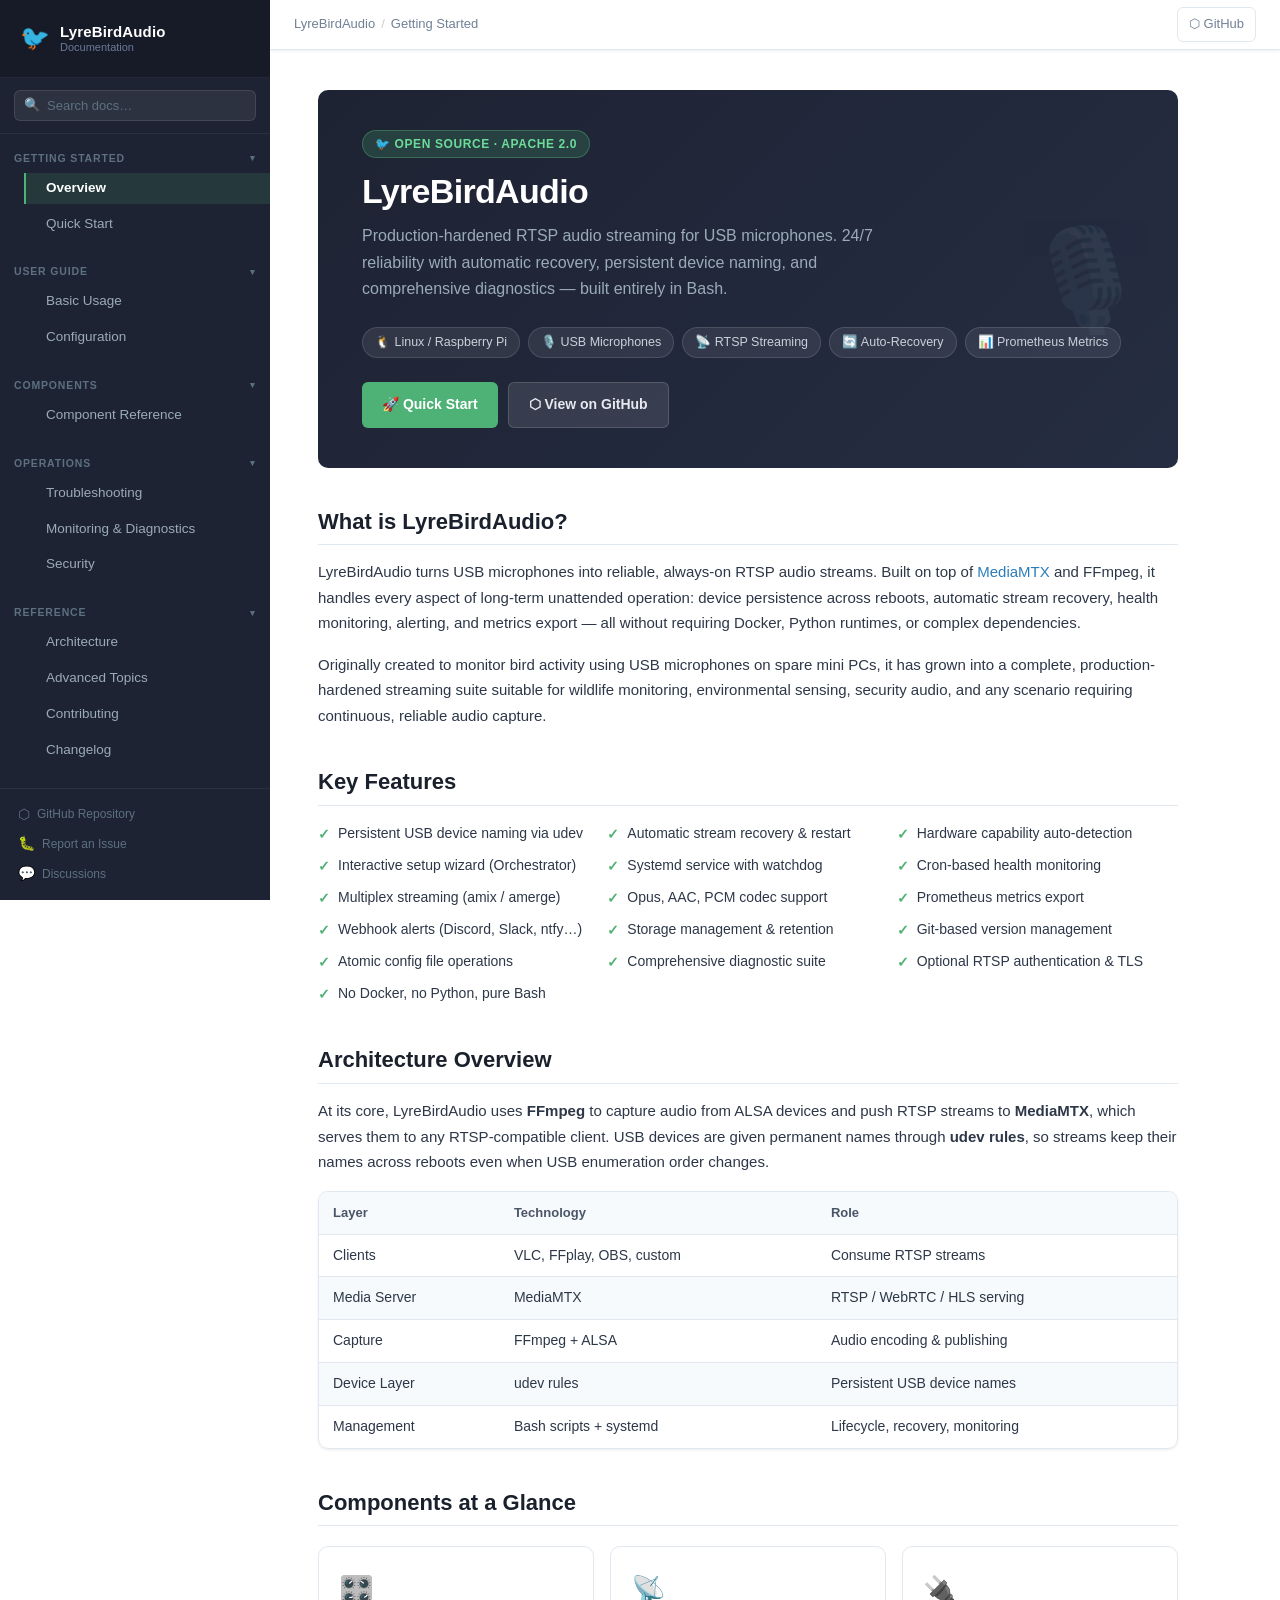
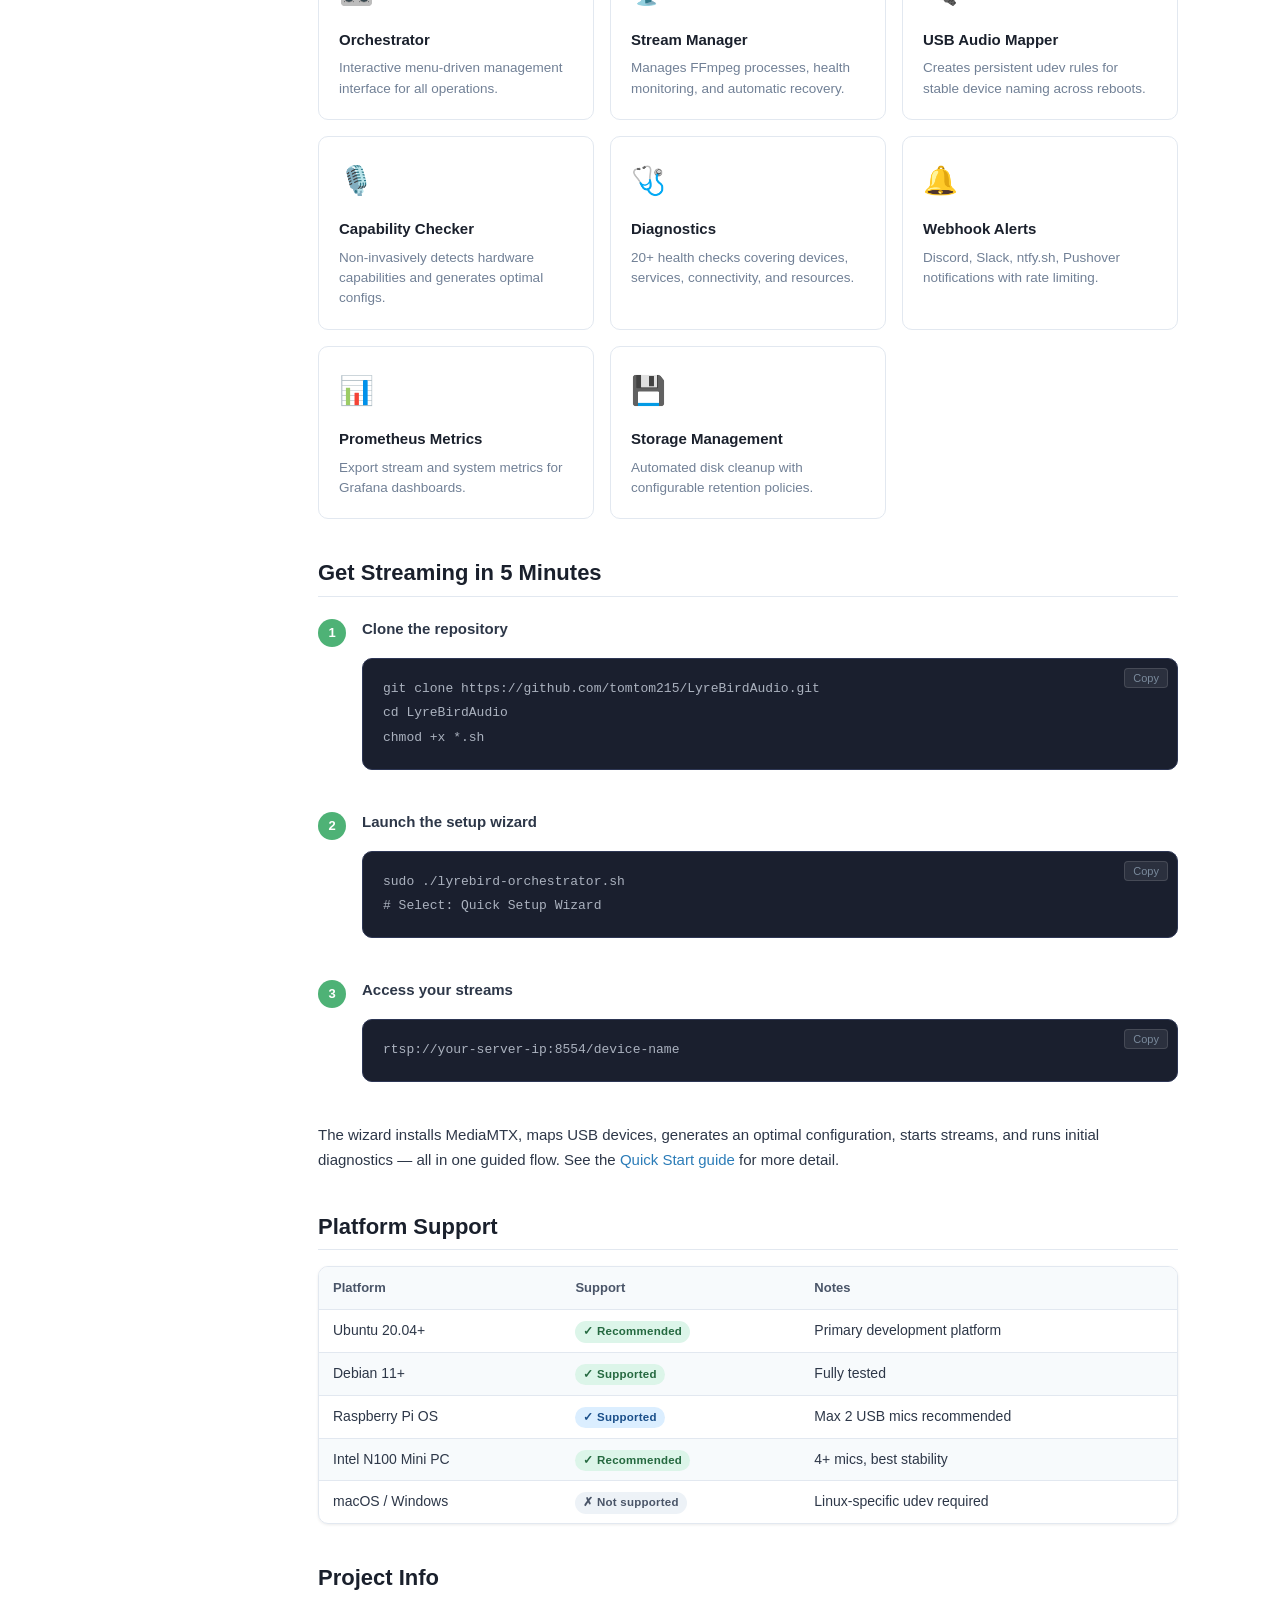
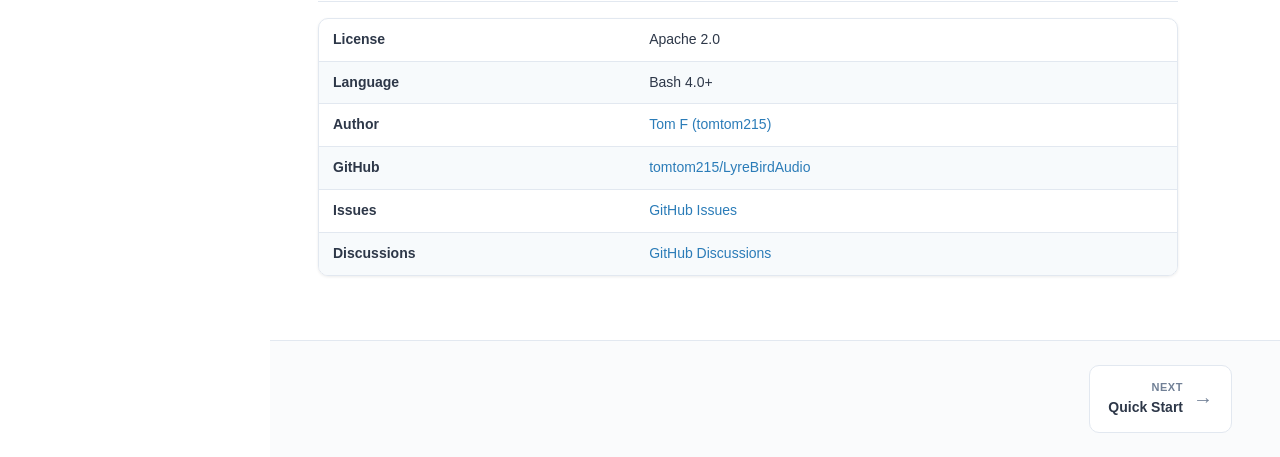
==== docs/index.html @ 637997b3 "feat: add comprehensive GitHub Pages documentation website Creates a polished, static documentation " ====
<!DOCTYPE html>
<html lang="en">
<head>
  <meta charset="UTF-8">
  <meta name="viewport" content="width=device-width, initial-scale=1.0">
  <title>LyreBirdAudio Documentation</title>
  <meta name="description" content="Production-hardened RTSP audio streaming suite for USB microphones with 24/7 reliability.">
  <link rel="stylesheet" href="css/style.css">
</head>
<body>

<div id="sidebar-overlay" class="sidebar-overlay"></div>
<aside id="sidebar" class="sidebar"></aside>

<div class="content-wrapper">
  <header id="topbar" class="topbar"></header>

  <main class="content">

    <div class="hero">
      <div class="hero-label">🐦 Open Source · Apache 2.0</div>
      <h1>LyreBirdAudio</h1>
      <p>Production-hardened RTSP audio streaming for USB microphones. 24/7 reliability with automatic recovery, persistent device naming, and comprehensive diagnostics — built entirely in Bash.</p>
      <div class="hero-badges">
        <span class="hero-badge">🐧 Linux / Raspberry Pi</span>
        <span class="hero-badge">🎙️ USB Microphones</span>
        <span class="hero-badge">📡 RTSP Streaming</span>
        <span class="hero-badge">🔄 Auto-Recovery</span>
        <span class="hero-badge">📊 Prometheus Metrics</span>
      </div>
      <div class="hero-actions">
        <a href="quick-start.html" class="btn btn-primary">🚀 Quick Start</a>
        <a href="https://github.com/tomtom215/LyreBirdAudio" class="btn btn-secondary" target="_blank" rel="noopener">⬡ View on GitHub</a>
      </div>
    </div>

    <h2 id="what-is-lyrebirdaudio">What is LyreBirdAudio?</h2>
    <p>
      LyreBirdAudio turns USB microphones into reliable, always-on RTSP audio streams. Built on top of
      <a href="https://github.com/bluenviron/mediamtx" target="_blank" rel="noopener">MediaMTX</a> and FFmpeg,
      it handles every aspect of long-term unattended operation: device persistence across reboots,
      automatic stream recovery, health monitoring, alerting, and metrics export — all without requiring
      Docker, Python runtimes, or complex dependencies.
    </p>
    <p>
      Originally created to monitor bird activity using USB microphones on spare mini PCs, it has grown into
      a complete, production-hardened streaming suite suitable for wildlife monitoring, environmental sensing,
      security audio, and any scenario requiring continuous, reliable audio capture.
    </p>

    <h2 id="key-features">Key Features</h2>
    <ul class="feature-list">
      <li>Persistent USB device naming via udev</li>
      <li>Automatic stream recovery &amp; restart</li>
      <li>Hardware capability auto-detection</li>
      <li>Interactive setup wizard (Orchestrator)</li>
      <li>Systemd service with watchdog</li>
      <li>Cron-based health monitoring</li>
      <li>Multiplex streaming (amix / amerge)</li>
      <li>Opus, AAC, PCM codec support</li>
      <li>Prometheus metrics export</li>
      <li>Webhook alerts (Discord, Slack, ntfy…)</li>
      <li>Storage management &amp; retention</li>
      <li>Git-based version management</li>
      <li>Atomic config file operations</li>
      <li>Comprehensive diagnostic suite</li>
      <li>Optional RTSP authentication &amp; TLS</li>
      <li>No Docker, no Python, pure Bash</li>
    </ul>

    <h2 id="architecture-overview">Architecture Overview</h2>
    <p>
      At its core, LyreBirdAudio uses <strong>FFmpeg</strong> to capture audio from ALSA devices and push
      RTSP streams to <strong>MediaMTX</strong>, which serves them to any RTSP-compatible client.
      USB devices are given permanent names through <strong>udev rules</strong>, so streams keep their names
      across reboots even when USB enumeration order changes.
    </p>
    <div class="table-wrapper">
      <table>
        <thead>
          <tr>
            <th>Layer</th>
            <th>Technology</th>
            <th>Role</th>
          </tr>
        </thead>
        <tbody>
          <tr>
            <td>Clients</td>
            <td>VLC, FFplay, OBS, custom</td>
            <td>Consume RTSP streams</td>
          </tr>
          <tr>
            <td>Media Server</td>
            <td>MediaMTX</td>
            <td>RTSP / WebRTC / HLS serving</td>
          </tr>
          <tr>
            <td>Capture</td>
            <td>FFmpeg + ALSA</td>
            <td>Audio encoding &amp; publishing</td>
          </tr>
          <tr>
            <td>Device Layer</td>
            <td>udev rules</td>
            <td>Persistent USB device names</td>
          </tr>
          <tr>
            <td>Management</td>
            <td>Bash scripts + systemd</td>
            <td>Lifecycle, recovery, monitoring</td>
          </tr>
        </tbody>
      </table>
    </div>

    <h2 id="components">Components at a Glance</h2>
    <div class="card-grid">
      <a href="components.html#orchestrator" class="card">
        <div class="card-icon">🎛️</div>
        <div class="card-title">Orchestrator</div>
        <div class="card-desc">Interactive menu-driven management interface for all operations.</div>
      </a>
      <a href="components.html#stream-manager" class="card">
        <div class="card-icon">📡</div>
        <div class="card-title">Stream Manager</div>
        <div class="card-desc">Manages FFmpeg processes, health monitoring, and automatic recovery.</div>
      </a>
      <a href="components.html#usb-mapper" class="card">
        <div class="card-icon">🔌</div>
        <div class="card-title">USB Audio Mapper</div>
        <div class="card-desc">Creates persistent udev rules for stable device naming across reboots.</div>
      </a>
      <a href="components.html#mic-check" class="card">
        <div class="card-icon">🎙️</div>
        <div class="card-title">Capability Checker</div>
        <div class="card-desc">Non-invasively detects hardware capabilities and generates optimal configs.</div>
      </a>
      <a href="components.html#diagnostics" class="card">
        <div class="card-icon">🩺</div>
        <div class="card-title">Diagnostics</div>
        <div class="card-desc">20+ health checks covering devices, services, connectivity, and resources.</div>
      </a>
      <a href="components.html#alerts" class="card">
        <div class="card-icon">🔔</div>
        <div class="card-title">Webhook Alerts</div>
        <div class="card-desc">Discord, Slack, ntfy.sh, Pushover notifications with rate limiting.</div>
      </a>
      <a href="components.html#metrics" class="card">
        <div class="card-icon">📊</div>
        <div class="card-title">Prometheus Metrics</div>
        <div class="card-desc">Export stream and system metrics for Grafana dashboards.</div>
      </a>
      <a href="components.html#storage" class="card">
        <div class="card-icon">💾</div>
        <div class="card-title">Storage Management</div>
        <div class="card-desc">Automated disk cleanup with configurable retention policies.</div>
      </a>
    </div>

    <h2 id="quick-start-summary">Get Streaming in 5 Minutes</h2>
    <ol class="steps">
      <li>
        <div>
          <strong>Clone the repository</strong>
          <pre><code>git clone https://github.com/tomtom215/LyreBirdAudio.git
cd LyreBirdAudio
chmod +x *.sh</code></pre>
        </div>
      </li>
      <li>
        <div>
          <strong>Launch the setup wizard</strong>
          <pre><code>sudo ./lyrebird-orchestrator.sh
# Select: Quick Setup Wizard</code></pre>
        </div>
      </li>
      <li>
        <div>
          <strong>Access your streams</strong>
          <pre><code>rtsp://your-server-ip:8554/device-name</code></pre>
        </div>
      </li>
    </ol>
    <p>
      The wizard installs MediaMTX, maps USB devices, generates an optimal configuration, starts streams,
      and runs initial diagnostics — all in one guided flow. See the <a href="quick-start.html">Quick Start guide</a>
      for more detail.
    </p>

    <h2 id="platform-support">Platform Support</h2>
    <div class="table-wrapper">
      <table>
        <thead>
          <tr><th>Platform</th><th>Support</th><th>Notes</th></tr>
        </thead>
        <tbody>
          <tr>
            <td>Ubuntu 20.04+</td>
            <td><span class="badge badge-green">✓ Recommended</span></td>
            <td>Primary development platform</td>
          </tr>
          <tr>
            <td>Debian 11+</td>
            <td><span class="badge badge-green">✓ Supported</span></td>
            <td>Fully tested</td>
          </tr>
          <tr>
            <td>Raspberry Pi OS</td>
            <td><span class="badge badge-blue">✓ Supported</span></td>
            <td>Max 2 USB mics recommended</td>
          </tr>
          <tr>
            <td>Intel N100 Mini PC</td>
            <td><span class="badge badge-green">✓ Recommended</span></td>
            <td>4+ mics, best stability</td>
          </tr>
          <tr>
            <td>macOS / Windows</td>
            <td><span class="badge badge-gray">✗ Not supported</span></td>
            <td>Linux-specific udev required</td>
          </tr>
        </tbody>
      </table>
    </div>

    <h2 id="project-info">Project Info</h2>
    <div class="table-wrapper">
      <table>
        <tbody>
          <tr><td><strong>License</strong></td><td>Apache 2.0</td></tr>
          <tr><td><strong>Language</strong></td><td>Bash 4.0+</td></tr>
          <tr><td><strong>Author</strong></td><td><a href="https://github.com/tomtom215" target="_blank" rel="noopener">Tom F (tomtom215)</a></td></tr>
          <tr><td><strong>GitHub</strong></td><td><a href="https://github.com/tomtom215/LyreBirdAudio" target="_blank" rel="noopener">tomtom215/LyreBirdAudio</a></td></tr>
          <tr><td><strong>Issues</strong></td><td><a href="https://github.com/tomtom215/LyreBirdAudio/issues" target="_blank" rel="noopener">GitHub Issues</a></td></tr>
          <tr><td><strong>Discussions</strong></td><td><a href="https://github.com/tomtom215/LyreBirdAudio/discussions" target="_blank" rel="noopener">GitHub Discussions</a></td></tr>
        </tbody>
      </table>
    </div>

  </main>
  <nav id="page-nav" class="page-nav"></nav>
</div>

<script src="js/nav.js"></script>
<script src="js/search.js"></script>
</body>
</html>
---- docs/css/style.css ----
/* ===================================================================
   LyreBirdAudio Documentation - Style Sheet
   Theme: Dark navy sidebar + clean white content
   =================================================================== */

/* ---------- Custom Properties ---------- */
:root {
  --sidebar-width: 270px;
  --topbar-height: 50px;

  /* Sidebar */
  --sidebar-bg: #1e2333;
  --sidebar-header-bg: #161b27;
  --sidebar-link: #9aabb8;
  --sidebar-link-hover: #d6e4f0;
  --sidebar-link-active: #ffffff;
  --sidebar-active-bg: rgba(78, 178, 118, 0.15);
  --sidebar-active-border: #4eb276;
  --sidebar-section: #5c7080;
  --sidebar-border: rgba(255,255,255,0.06);

  /* Top bar */
  --topbar-bg: #ffffff;
  --topbar-border: #e2e8f0;
  --topbar-shadow: 0 1px 3px rgba(0,0,0,0.08);

  /* Content */
  --content-bg: #ffffff;
  --content-text: #2d3748;
  --content-secondary: #718096;
  --content-max-width: 860px;

  /* Accent */
  --accent: #4eb276;
  --accent-dark: #3a9060;
  --accent-light: #edf7f0;

  /* Links */
  --link: #2b7cb8;
  --link-hover: #1a5c91;

  /* Code */
  --code-inline-bg: #edf2f7;
  --code-inline-text: #c7254e;
  --code-block-bg: #1a1f2e;
  --code-block-text: #abb2bf;
  --code-block-border: #2d3654;

  /* UI Elements */
  --border: #e2e8f0;
  --border-dark: #cbd5e0;
  --radius: 6px;
  --radius-lg: 10px;
  --shadow-sm: 0 1px 3px rgba(0,0,0,0.08);
  --shadow-md: 0 4px 12px rgba(0,0,0,0.12);

  /* Callouts */
  --tip-bg: #f0fdf4;
  --tip-border: #4eb276;
  --tip-text: #15543a;
  --warning-bg: #fffbeb;
  --warning-border: #f6ad55;
  --warning-text: #7b4f12;
  --danger-bg: #fff5f5;
  --danger-border: #fc8181;
  --danger-text: #742a2a;
  --info-bg: #ebf8ff;
  --info-border: #63b3ed;
  --info-text: #2a4365;

  /* Tables */
  --table-header-bg: #f7fafc;
  --table-border: #e2e8f0;
  --table-stripe: #f7fafc;
}

/* ---------- Reset & Base ---------- */
*, *::before, *::after { box-sizing: border-box; margin: 0; padding: 0; }

html { font-size: 16px; scroll-behavior: smooth; }

body {
  font-family: -apple-system, BlinkMacSystemFont, 'Segoe UI', Roboto, Oxygen, Ubuntu, sans-serif;
  font-size: 15px;
  line-height: 1.7;
  color: var(--content-text);
  background: var(--content-bg);
  display: flex;
  min-height: 100vh;
}

/* ---------- Layout ---------- */
.sidebar {
  width: var(--sidebar-width);
  min-width: var(--sidebar-width);
  background: var(--sidebar-bg);
  display: flex;
  flex-direction: column;
  position: fixed;
  top: 0;
  left: 0;
  height: 100vh;
  overflow-y: auto;
  overflow-x: hidden;
  z-index: 100;
  transition: transform 0.25s ease;
}

.content-wrapper {
  margin-left: var(--sidebar-width);
  flex: 1;
  min-width: 0;
  display: flex;
  flex-direction: column;
  min-height: 100vh;
}

/* ---------- Sidebar Header ---------- */
.sidebar-header {
  background: var(--sidebar-header-bg);
  padding: 18px 20px;
  border-bottom: 1px solid var(--sidebar-border);
  flex-shrink: 0;
}

.sidebar-logo {
  display: flex;
  align-items: center;
  gap: 10px;
  text-decoration: none;
  color: #fff;
}

.sidebar-logo-icon {
  font-size: 24px;
  flex-shrink: 0;
}

.sidebar-logo-text {
  display: flex;
  flex-direction: column;
  line-height: 1.2;
}

.sidebar-logo-name {
  font-size: 15px;
  font-weight: 700;
  color: #ffffff;
  letter-spacing: 0.01em;
}

.sidebar-logo-sub {
  font-size: 11px;
  color: #6b7a99;
  font-weight: 400;
}

/* ---------- Sidebar Search ---------- */
.sidebar-search {
  padding: 12px 14px;
  border-bottom: 1px solid var(--sidebar-border);
  position: relative;
}

.sidebar-search input {
  width: 100%;
  padding: 7px 10px 7px 32px;
  background: rgba(255,255,255,0.07);
  border: 1px solid rgba(255,255,255,0.1);
  border-radius: var(--radius);
  color: #c9d1d9;
  font-size: 13px;
  outline: none;
  transition: border-color 0.2s, background 0.2s;
}

.sidebar-search input::placeholder { color: #5c7080; }
.sidebar-search input:focus {
  border-color: var(--accent);
  background: rgba(255,255,255,0.1);
}

.sidebar-search-icon {
  position: absolute;
  left: 24px;
  top: 50%;
  transform: translateY(-50%);
  color: #5c7080;
  font-size: 13px;
  pointer-events: none;
}

/* Search results dropdown */
#search-results {
  position: absolute;
  top: calc(100% + 4px);
  left: 14px;
  right: 14px;
  background: #252d3d;
  border: 1px solid rgba(255,255,255,0.1);
  border-radius: var(--radius);
  box-shadow: var(--shadow-md);
  z-index: 200;
  display: none;
  max-height: 400px;
  overflow-y: auto;
}

#search-results.visible { display: block; }

.search-result-item {
  display: block;
  padding: 10px 14px;
  border-bottom: 1px solid rgba(255,255,255,0.06);
  text-decoration: none;
  transition: background 0.15s;
}

.search-result-item:last-child { border-bottom: none; }
.search-result-item:hover { background: rgba(255,255,255,0.06); }

.search-result-title {
  font-size: 13px;
  font-weight: 600;
  color: #c9d1d9;
  margin-bottom: 2px;
}

.search-result-section {
  font-size: 11px;
  color: #5c7080;
}

.search-result-excerpt {
  font-size: 12px;
  color: #7a8a9c;
  margin-top: 3px;
  white-space: nowrap;
  overflow: hidden;
  text-overflow: ellipsis;
}

.search-result-empty {
  padding: 14px;
  text-align: center;
  color: #5c7080;
  font-size: 13px;
}

mark {
  background: rgba(78, 178, 118, 0.25);
  color: var(--accent);
  padding: 0 1px;
  border-radius: 2px;
}

/* ---------- Sidebar Navigation ---------- */
.sidebar-nav {
  flex: 1;
  overflow-y: auto;
  padding: 8px 0 24px;
}

.nav-section {
  margin-bottom: 2px;
}

.nav-section-header {
  display: flex;
  align-items: center;
  justify-content: space-between;
  padding: 8px 14px 5px;
  font-size: 10.5px;
  font-weight: 700;
  letter-spacing: 0.08em;
  text-transform: uppercase;
  color: var(--sidebar-section);
  cursor: pointer;
  user-select: none;
}

.nav-section-header:hover { color: #8a9bb0; }

.nav-section-arrow {
  font-size: 9px;
  transition: transform 0.2s;
}

.nav-section.collapsed .nav-section-arrow { transform: rotate(-90deg); }
.nav-section.collapsed .nav-section-items { display: none; }

.nav-section-items { list-style: none; }

.nav-item a {
  display: block;
  padding: 6px 14px 6px 20px;
  font-size: 13.5px;
  color: var(--sidebar-link);
  text-decoration: none;
  border-left: 2px solid transparent;
  transition: color 0.15s, background 0.15s, border-color 0.15s;
  line-height: 1.4;
}

.nav-item a:hover {
  color: var(--sidebar-link-hover);
  background: rgba(255,255,255,0.04);
}

.nav-item.active a {
  color: var(--sidebar-link-active);
  background: var(--sidebar-active-bg);
  border-left-color: var(--sidebar-active-border);
  font-weight: 600;
}

/* Sidebar footer */
.sidebar-footer {
  padding: 14px 18px;
  border-top: 1px solid var(--sidebar-border);
  flex-shrink: 0;
}

.sidebar-footer-links {
  display: flex;
  flex-direction: column;
  gap: 6px;
}

.sidebar-footer a {
  display: flex;
  align-items: center;
  gap: 7px;
  font-size: 12px;
  color: #5c7080;
  text-decoration: none;
  transition: color 0.15s;
}

.sidebar-footer a:hover { color: #9aabb8; }
.sidebar-footer a .icon { font-size: 14px; }

/* ---------- Top Bar ---------- */
.topbar {
  height: var(--topbar-height);
  background: var(--topbar-bg);
  border-bottom: 1px solid var(--topbar-border);
  box-shadow: var(--topbar-shadow);
  display: flex;
  align-items: center;
  padding: 0 24px;
  gap: 16px;
  position: sticky;
  top: 0;
  z-index: 50;
}

.topbar-toggle {
  display: none;
  background: none;
  border: none;
  cursor: pointer;
  color: var(--content-secondary);
  font-size: 20px;
  padding: 4px;
  line-height: 1;
}

.topbar-breadcrumb {
  display: flex;
  align-items: center;
  gap: 6px;
  font-size: 13px;
  color: var(--content-secondary);
  flex: 1;
  min-width: 0;
  overflow: hidden;
  white-space: nowrap;
}

.topbar-breadcrumb a {
  color: var(--content-secondary);
  text-decoration: none;
}

.topbar-breadcrumb a:hover { color: var(--link); }
.topbar-breadcrumb .sep { opacity: 0.4; }
.topbar-breadcrumb .current { color: var(--content-text); font-weight: 500; }

.topbar-actions {
  display: flex;
  align-items: center;
  gap: 8px;
}

.topbar-btn {
  display: flex;
  align-items: center;
  gap: 5px;
  padding: 5px 11px;
  font-size: 13px;
  color: var(--content-secondary);
  text-decoration: none;
  border: 1px solid var(--border);
  border-radius: var(--radius);
  background: none;
  cursor: pointer;
  transition: color 0.15s, border-color 0.15s, background 0.15s;
  white-space: nowrap;
}

.topbar-btn:hover {
  color: var(--content-text);
  border-color: var(--border-dark);
  background: #f7fafc;
}

/* ---------- Main Content ---------- */
.content {
  flex: 1;
  padding: 40px 48px;
  max-width: calc(var(--content-max-width) + 96px);
  width: 100%;
}

/* Page header */
.page-header {
  margin-bottom: 36px;
  padding-bottom: 24px;
  border-bottom: 1px solid var(--border);
}

.page-label {
  display: inline-block;
  font-size: 11px;
  font-weight: 700;
  letter-spacing: 0.07em;
  text-transform: uppercase;
  color: var(--accent);
  margin-bottom: 8px;
}

.page-title {
  font-size: 32px;
  font-weight: 800;
  color: #1a202c;
  line-height: 1.2;
  margin-bottom: 12px;
  letter-spacing: -0.02em;
}

.page-subtitle {
  font-size: 17px;
  color: var(--content-secondary);
  line-height: 1.6;
  max-width: 680px;
}

/* ---------- Typography ---------- */
h1, h2, h3, h4, h5 {
  color: #1a202c;
  font-weight: 700;
  line-height: 1.3;
  scroll-margin-top: 72px;
}

h2 {
  font-size: 22px;
  margin: 40px 0 14px;
  padding-bottom: 8px;
  border-bottom: 1px solid var(--border);
}

h2:first-child { margin-top: 0; }

h3 {
  font-size: 17px;
  margin: 28px 0 10px;
  color: #2d3748;
}

h4 {
  font-size: 15px;
  margin: 20px 0 8px;
  font-weight: 600;
  color: #4a5568;
}

p { margin-bottom: 16px; }
p:last-child { margin-bottom: 0; }

a { color: var(--link); text-decoration: none; }
a:hover { color: var(--link-hover); text-decoration: underline; }

strong { font-weight: 600; color: #2d3748; }
em { font-style: italic; }

hr {
  border: none;
  border-top: 1px solid var(--border);
  margin: 32px 0;
}

/* ---------- Lists ---------- */
ul, ol {
  padding-left: 24px;
  margin-bottom: 16px;
}

li {
  margin-bottom: 5px;
  line-height: 1.65;
}

li > ul, li > ol {
  margin-top: 5px;
  margin-bottom: 5px;
}

/* Definition list / dl */
dl { margin-bottom: 16px; }
dt {
  font-weight: 600;
  color: #2d3748;
  margin-top: 12px;
}
dd {
  padding-left: 20px;
  color: var(--content-secondary);
}

/* ---------- Code ---------- */
code {
  font-family: 'SFMono-Regular', Consolas, 'Liberation Mono', Menlo, monospace;
  font-size: 13.5px;
  background: var(--code-inline-bg);
  color: var(--code-inline-text);
  padding: 1px 5px;
  border-radius: 4px;
  border: 1px solid rgba(0,0,0,0.06);
}

pre {
  background: var(--code-block-bg);
  border: 1px solid var(--code-block-border);
  border-radius: var(--radius-lg);
  padding: 18px 20px;
  overflow-x: auto;
  margin: 16px 0 20px;
  position: relative;
}

pre code {
  font-size: 13px;
  background: none;
  color: var(--code-block-text);
  padding: 0;
  border: none;
  border-radius: 0;
  line-height: 1.65;
}

/* Code copy button */
.code-wrapper { position: relative; }

.copy-btn {
  position: absolute;
  top: 10px;
  right: 10px;
  background: rgba(255,255,255,0.08);
  border: 1px solid rgba(255,255,255,0.12);
  border-radius: 4px;
  color: #7a8a9c;
  font-size: 11px;
  padding: 3px 8px;
  cursor: pointer;
  transition: background 0.15s, color 0.15s;
  font-family: inherit;
}

.copy-btn:hover {
  background: rgba(255,255,255,0.14);
  color: #c9d1d9;
}

.copy-btn.copied { color: var(--accent); }

/* Syntax highlighting tokens */
.token-comment { color: #5c6370; font-style: italic; }
.token-keyword { color: #c678dd; }
.token-string { color: #98c379; }
.token-number { color: #d19a66; }
.token-function { color: #61afef; }
.token-variable { color: #e06c75; }
.token-operator { color: #56b6c2; }
.token-flag { color: #e5c07b; }

/* ---------- Tables ---------- */
.table-wrapper {
  overflow-x: auto;
  margin: 16px 0 24px;
  border-radius: var(--radius-lg);
  border: 1px solid var(--table-border);
  box-shadow: var(--shadow-sm);
}

table {
  width: 100%;
  border-collapse: collapse;
  font-size: 14px;
}

thead tr {
  background: var(--table-header-bg);
}

th {
  padding: 10px 14px;
  text-align: left;
  font-weight: 600;
  font-size: 13px;
  color: #4a5568;
  border-bottom: 1px solid var(--table-border);
  white-space: nowrap;
}

td {
  padding: 9px 14px;
  border-bottom: 1px solid var(--table-border);
  vertical-align: top;
}

tr:last-child td { border-bottom: none; }
tbody tr:nth-child(even) { background: var(--table-stripe); }
tbody tr:hover { background: #f0f4f8; }

td code { font-size: 12.5px; }

/* ---------- Callouts ---------- */
.callout {
  border-radius: var(--radius-lg);
  padding: 14px 18px;
  margin: 20px 0;
  border-left: 4px solid;
  display: flex;
  gap: 12px;
  align-items: flex-start;
}

.callout-icon {
  font-size: 18px;
  flex-shrink: 0;
  margin-top: 1px;
}

.callout-body { flex: 1; min-width: 0; }
.callout-body > *:last-child { margin-bottom: 0; }

.callout p { margin-bottom: 8px; }
.callout p:last-child { margin-bottom: 0; }

.callout strong { display: block; margin-bottom: 4px; }

.callout.tip {
  background: var(--tip-bg);
  border-color: var(--tip-border);
  color: var(--tip-text);
}

.callout.warning {
  background: var(--warning-bg);
  border-color: var(--warning-border);
  color: var(--warning-text);
}

.callout.danger {
  background: var(--danger-bg);
  border-color: var(--danger-border);
  color: var(--danger-text);
}

.callout.info {
  background: var(--info-bg);
  border-color: var(--info-border);
  color: var(--info-text);
}

/* ---------- Badges / Chips ---------- */
.badge {
  display: inline-flex;
  align-items: center;
  padding: 2px 8px;
  border-radius: 20px;
  font-size: 11.5px;
  font-weight: 600;
  letter-spacing: 0.02em;
  line-height: 1.5;
}

.badge-green { background: #dcf5e9; color: #256940; }
.badge-blue { background: #dbeeff; color: #1a4f8a; }
.badge-orange { background: #fff0db; color: #7a4a0a; }
.badge-red { background: #ffe5e5; color: #7a1a1a; }
.badge-gray { background: #edf2f7; color: #4a5568; }

/* ---------- Cards ---------- */
.card-grid {
  display: grid;
  grid-template-columns: repeat(auto-fill, minmax(240px, 1fr));
  gap: 16px;
  margin: 20px 0;
}

.card {
  background: #fff;
  border: 1px solid var(--border);
  border-radius: var(--radius-lg);
  padding: 20px;
  transition: box-shadow 0.2s, border-color 0.2s, transform 0.2s;
  text-decoration: none;
  color: inherit;
  display: block;
}

.card:hover {
  box-shadow: var(--shadow-md);
  border-color: var(--accent);
  transform: translateY(-2px);
}

.card-icon { font-size: 28px; margin-bottom: 12px; }
.card-title {
  font-size: 15px;
  font-weight: 700;
  color: #1a202c;
  margin-bottom: 6px;
}
.card-desc {
  font-size: 13.5px;
  color: var(--content-secondary);
  line-height: 1.5;
}

/* Feature list */
.feature-list {
  list-style: none;
  padding: 0;
  margin: 16px 0;
  display: grid;
  grid-template-columns: repeat(auto-fill, minmax(220px, 1fr));
  gap: 8px;
}

.feature-list li {
  display: flex;
  align-items: flex-start;
  gap: 8px;
  font-size: 14px;
  margin: 0;
}

.feature-list li::before {
  content: '✓';
  color: var(--accent);
  font-weight: 700;
  flex-shrink: 0;
  margin-top: 1px;
}

/* ---------- Step list ---------- */
.steps { counter-reset: step; list-style: none; padding: 0; margin: 20px 0; }

.steps li {
  counter-increment: step;
  display: flex;
  gap: 16px;
  margin-bottom: 20px;
  align-items: flex-start;
}

.steps li::before {
  content: counter(step);
  width: 28px;
  height: 28px;
  min-width: 28px;
  background: var(--accent);
  color: white;
  border-radius: 50%;
  display: flex;
  align-items: center;
  justify-content: center;
  font-size: 13px;
  font-weight: 700;
  margin-top: 2px;
}

.steps li > div { flex: 1; }
.steps li strong { display: block; margin-bottom: 4px; }

/* ---------- Command reference ---------- */
.command-ref {
  background: #f8fafc;
  border: 1px solid var(--border);
  border-radius: var(--radius-lg);
  overflow: hidden;
  margin: 16px 0;
}

.command-ref-header {
  background: var(--table-header-bg);
  padding: 10px 16px;
  font-size: 12px;
  font-weight: 700;
  text-transform: uppercase;
  letter-spacing: 0.05em;
  color: #4a5568;
  border-bottom: 1px solid var(--border);
}

.command-row {
  display: flex;
  align-items: flex-start;
  padding: 10px 16px;
  border-bottom: 1px solid var(--border);
  gap: 12px;
}

.command-row:last-child { border-bottom: none; }
.command-row:nth-child(even) { background: var(--table-stripe); }

.command-name {
  font-family: monospace;
  font-size: 13px;
  color: var(--code-inline-text);
  min-width: 140px;
  background: var(--code-inline-bg);
  padding: 2px 7px;
  border-radius: 4px;
  flex-shrink: 0;
}

.command-desc {
  font-size: 13.5px;
  color: var(--content-secondary);
  flex: 1;
}

/* ---------- TOC (Table of Contents) ---------- */
.toc {
  background: #f8fafc;
  border: 1px solid var(--border);
  border-radius: var(--radius-lg);
  padding: 18px 22px;
  margin-bottom: 32px;
}

.toc-title {
  font-size: 12px;
  font-weight: 700;
  text-transform: uppercase;
  letter-spacing: 0.07em;
  color: var(--content-secondary);
  margin-bottom: 10px;
}

.toc-list { list-style: none; padding: 0; margin: 0; }
.toc-list li { margin-bottom: 4px; }
.toc-list a {
  font-size: 13.5px;
  color: var(--link);
  text-decoration: none;
}

.toc-list a:hover { text-decoration: underline; }
.toc-list .toc-sub {
  padding-left: 16px;
  margin-top: 3px;
}

.toc-list .toc-sub a { color: var(--content-secondary); }

/* ---------- Version badge ---------- */
.version-badge {
  display: inline-flex;
  align-items: center;
  gap: 4px;
  background: rgba(78, 178, 118, 0.12);
  border: 1px solid rgba(78, 178, 118, 0.3);
  color: var(--accent-dark);
  border-radius: 20px;
  padding: 2px 10px;
  font-size: 12px;
  font-weight: 600;
  font-family: monospace;
}

/* ---------- Page navigation (prev/next) ---------- */
.page-nav {
  border-top: 1px solid var(--border);
  padding: 24px 48px;
  display: flex;
  justify-content: space-between;
  gap: 16px;
  background: #fafbfc;
}

.page-nav-btn {
  display: flex;
  align-items: center;
  gap: 10px;
  text-decoration: none;
  padding: 12px 18px;
  border: 1px solid var(--border);
  border-radius: var(--radius-lg);
  background: white;
  transition: border-color 0.2s, box-shadow 0.2s;
  min-width: 0;
  max-width: 320px;
}

.page-nav-btn:hover {
  border-color: var(--accent);
  box-shadow: var(--shadow-sm);
  text-decoration: none;
}

.page-nav-btn.next { margin-left: auto; text-align: right; }

.page-nav-btn-label {
  font-size: 11px;
  font-weight: 700;
  text-transform: uppercase;
  letter-spacing: 0.05em;
  color: var(--content-secondary);
  display: block;
}

.page-nav-btn-title {
  font-size: 14px;
  font-weight: 600;
  color: var(--content-text);
  display: block;
  white-space: nowrap;
  overflow: hidden;
  text-overflow: ellipsis;
}

.page-nav-arrow {
  font-size: 20px;
  color: var(--content-secondary);
  flex-shrink: 0;
}

/* ---------- Hero (index page) ---------- */
.hero {
  background: linear-gradient(135deg, #1e2333 0%, #252d42 100%);
  border-radius: var(--radius-lg);
  padding: 40px 44px;
  margin-bottom: 40px;
  color: white;
  position: relative;
  overflow: hidden;
}

.hero::before {
  content: '🎙️';
  position: absolute;
  right: 30px;
  top: 50%;
  transform: translateY(-50%);
  font-size: 100px;
  opacity: 0.08;
}

.hero-label {
  display: inline-block;
  background: rgba(78, 178, 118, 0.2);
  border: 1px solid rgba(78, 178, 118, 0.4);
  color: #6ddb9a;
  border-radius: 20px;
  padding: 3px 12px;
  font-size: 12px;
  font-weight: 700;
  letter-spacing: 0.05em;
  text-transform: uppercase;
  margin-bottom: 14px;
}

.hero h1 {
  font-size: 34px;
  font-weight: 800;
  color: #fff;
  line-height: 1.15;
  margin-bottom: 12px;
  letter-spacing: -0.02em;
}

.hero p {
  font-size: 16px;
  color: #9aabb8;
  line-height: 1.65;
  max-width: 540px;
  margin-bottom: 24px;
}

.hero-badges {
  display: flex;
  flex-wrap: wrap;
  gap: 8px;
  margin-bottom: 24px;
}

.hero-badge {
  display: inline-flex;
  align-items: center;
  gap: 5px;
  background: rgba(255,255,255,0.08);
  border: 1px solid rgba(255,255,255,0.12);
  border-radius: 20px;
  padding: 4px 12px;
  font-size: 12.5px;
  color: #c9d1d9;
}

.hero-actions {
  display: flex;
  flex-wrap: wrap;
  gap: 10px;
}

.btn {
  display: inline-flex;
  align-items: center;
  gap: 7px;
  padding: 10px 20px;
  border-radius: var(--radius);
  font-size: 14px;
  font-weight: 600;
  text-decoration: none;
  transition: all 0.2s;
  border: none;
  cursor: pointer;
}

.btn-primary {
  background: var(--accent);
  color: white;
}

.btn-primary:hover {
  background: var(--accent-dark);
  text-decoration: none;
  color: white;
  transform: translateY(-1px);
  box-shadow: 0 4px 12px rgba(78, 178, 118, 0.3);
}

.btn-secondary {
  background: rgba(255,255,255,0.1);
  color: #e6eaf0;
  border: 1px solid rgba(255,255,255,0.15);
}

.btn-secondary:hover {
  background: rgba(255,255,255,0.15);
  color: white;
  text-decoration: none;
}

/* ---------- Sidebar overlay (mobile) ---------- */
.sidebar-overlay {
  display: none;
  position: fixed;
  inset: 0;
  background: rgba(0,0,0,0.5);
  z-index: 90;
}

/* ---------- Scrollbar styling ---------- */
.sidebar::-webkit-scrollbar { width: 4px; }
.sidebar::-webkit-scrollbar-track { background: transparent; }
.sidebar::-webkit-scrollbar-thumb { background: rgba(255,255,255,0.1); border-radius: 2px; }
.sidebar::-webkit-scrollbar-thumb:hover { background: rgba(255,255,255,0.2); }

/* ---------- Anchor links ---------- */
.anchor-link {
  opacity: 0;
  margin-left: 6px;
  color: var(--border-dark);
  font-size: 0.85em;
  text-decoration: none;
  transition: opacity 0.15s;
}

h2:hover .anchor-link,
h3:hover .anchor-link,
h4:hover .anchor-link { opacity: 1; }

/* ---------- Responsive ---------- */
@media (max-width: 900px) {
  .sidebar {
    transform: translateX(-100%);
  }

  .sidebar.open {
    transform: translateX(0);
    box-shadow: var(--shadow-md);
  }

  .sidebar-overlay.visible { display: block; }

  .content-wrapper { margin-left: 0; }

  .topbar-toggle { display: flex; }

  .content { padding: 24px 20px; }

  .page-nav { padding: 16px 20px; }

  .hero { padding: 28px 24px; }
  .hero::before { display: none; }
  .hero h1 { font-size: 24px; }

  .card-grid { grid-template-columns: 1fr; }
  .feature-list { grid-template-columns: 1fr; }

  .page-nav-btn { max-width: none; }
}

@media (max-width: 600px) {
  .hero-badges { display: none; }
  .topbar-actions { display: none; }
  .page-nav { flex-direction: column; }
  .page-nav-btn.next { margin-left: 0; }
}

/* ---------- Print ---------- */
@media print {
  .sidebar, .topbar, .page-nav, .topbar-toggle { display: none !important; }
  .content-wrapper { margin-left: 0; }
  .content { padding: 0; }
}
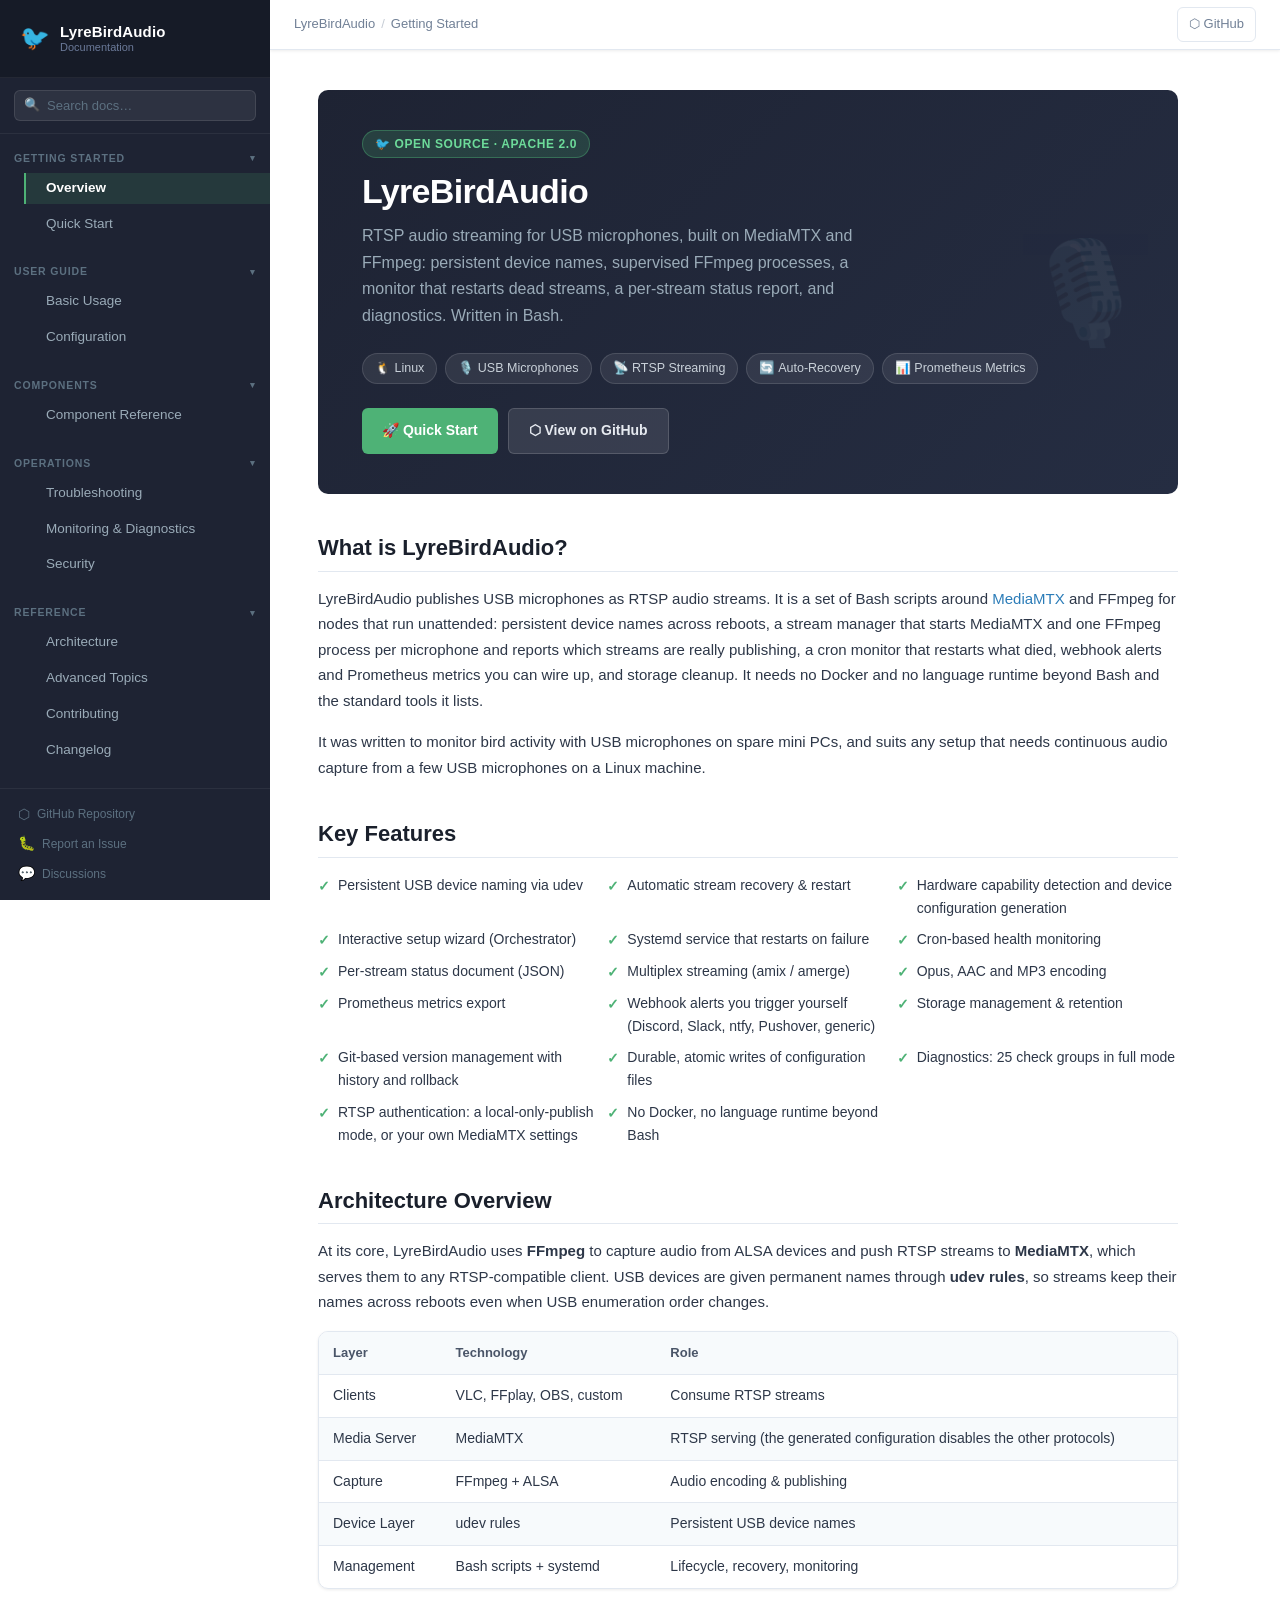
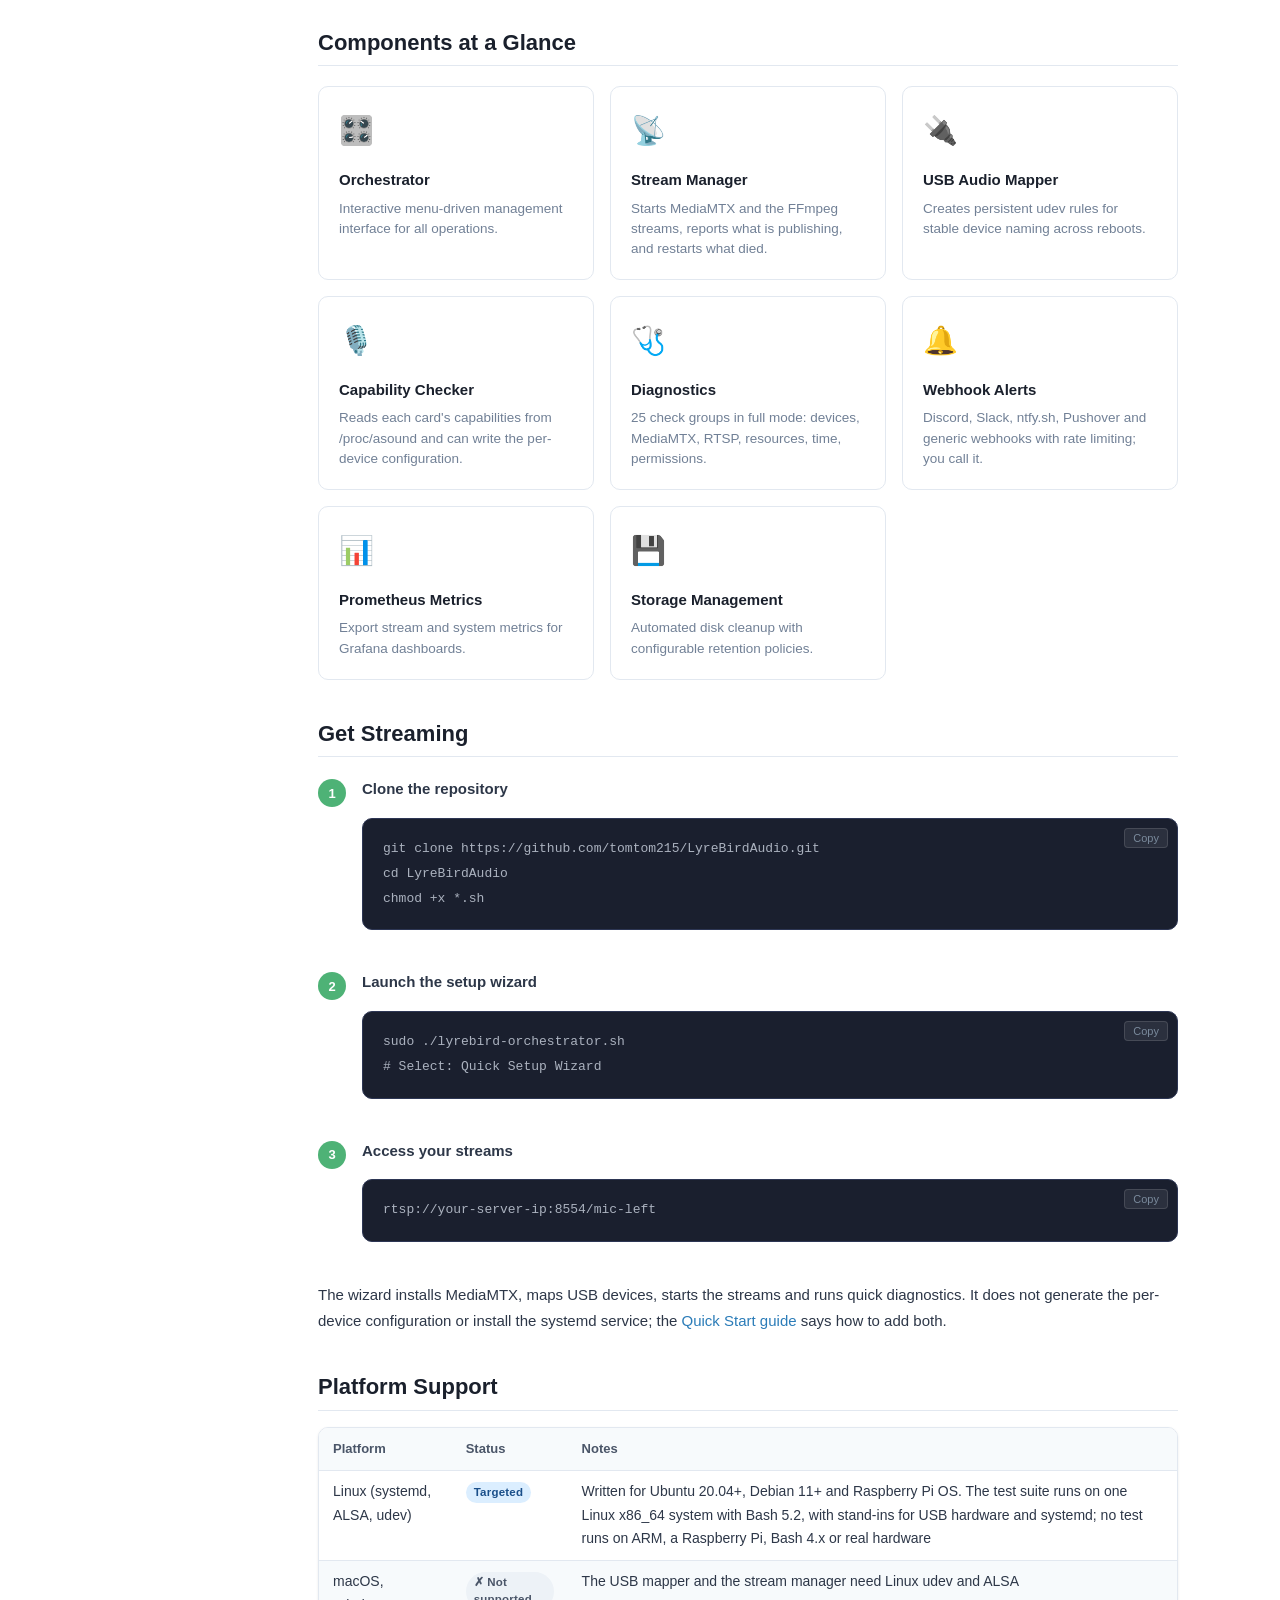
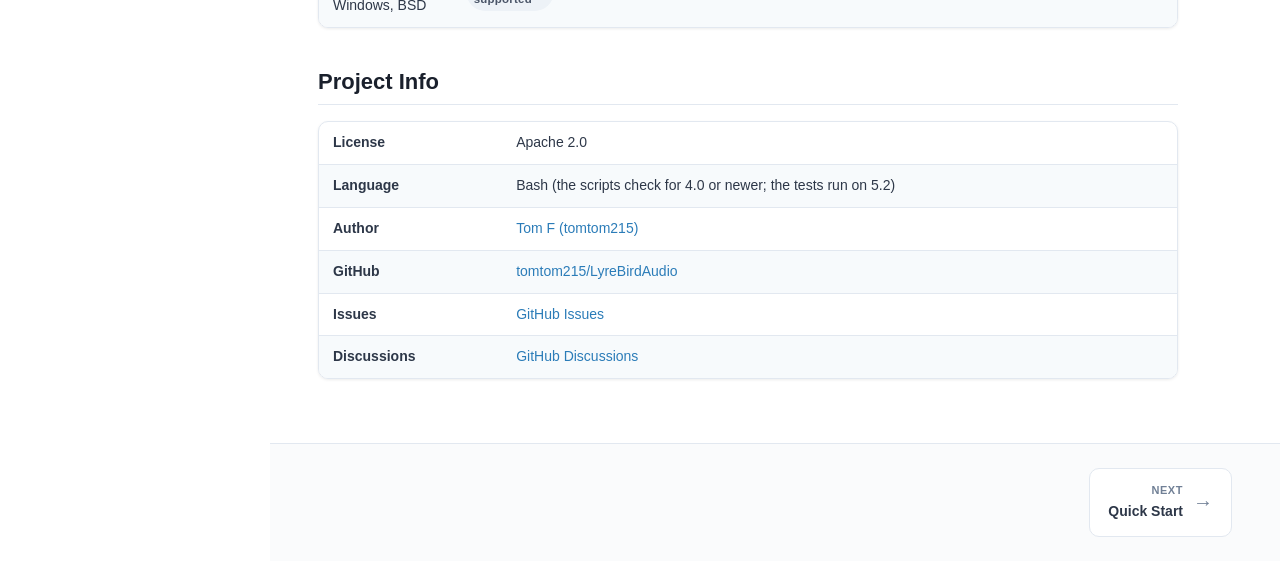
==== commit fb93c1dc: "docs: index, quick start and usage describe what the code does index.html - Features: "Systemd servi" ====
--- a/docs/index.html
+++ b/docs/index.html
@@ -4,7 +4,7 @@
   <meta charset="UTF-8">
   <meta name="viewport" content="width=device-width, initial-scale=1.0">
   <title>LyreBirdAudio Documentation</title>
-  <meta name="description" content="Production-hardened RTSP audio streaming suite for USB microphones with 24/7 reliability.">
+  <meta name="description" content="RTSP audio streaming for USB microphones, built on MediaMTX and FFmpeg and written in Bash.">
   <link rel="stylesheet" href="css/style.css">
 </head>
 <body>
@@ -20,9 +20,9 @@
     <div class="hero">
       <div class="hero-label">🐦 Open Source · Apache 2.0</div>
       <h1>LyreBirdAudio</h1>
-      <p>Production-hardened RTSP audio streaming for USB microphones. 24/7 reliability with automatic recovery, persistent device naming, and comprehensive diagnostics — built entirely in Bash.</p>
+      <p>RTSP audio streaming for USB microphones, built on MediaMTX and FFmpeg: persistent device names, supervised FFmpeg processes, a monitor that restarts dead streams, a per-stream status report, and diagnostics. Written in Bash.</p>
       <div class="hero-badges">
-        <span class="hero-badge">🐧 Linux / Raspberry Pi</span>
+        <span class="hero-badge">🐧 Linux</span>
         <span class="hero-badge">🎙️ USB Microphones</span>
         <span class="hero-badge">📡 RTSP Streaming</span>
         <span class="hero-badge">🔄 Auto-Recovery</span>
@@ -36,36 +36,37 @@
 
     <h2 id="what-is-lyrebirdaudio">What is LyreBirdAudio?</h2>
     <p>
-      LyreBirdAudio turns USB microphones into reliable, always-on RTSP audio streams. Built on top of
-      <a href="https://github.com/bluenviron/mediamtx" target="_blank" rel="noopener">MediaMTX</a> and FFmpeg,
-      it handles every aspect of long-term unattended operation: device persistence across reboots,
-      automatic stream recovery, health monitoring, alerting, and metrics export — all without requiring
-      Docker, Python runtimes, or complex dependencies.
-    </p>
-    <p>
-      Originally created to monitor bird activity using USB microphones on spare mini PCs, it has grown into
-      a complete, production-hardened streaming suite suitable for wildlife monitoring, environmental sensing,
-      security audio, and any scenario requiring continuous, reliable audio capture.
+      LyreBirdAudio publishes USB microphones as RTSP audio streams. It is a set of Bash scripts around
+      <a href="https://github.com/bluenviron/mediamtx" target="_blank" rel="noopener">MediaMTX</a> and FFmpeg for
+      nodes that run unattended: persistent device names across reboots, a stream manager that starts MediaMTX and one
+      FFmpeg process per microphone and reports which streams are really publishing, a cron monitor that restarts what died,
+      webhook alerts and Prometheus metrics you can wire up, and storage cleanup. It needs no Docker and no language runtime
+      beyond Bash and the standard tools it lists.
+    </p>
+    <p>
+      It was written to monitor bird activity with USB microphones on spare mini PCs, and suits any setup that needs
+      continuous audio capture from a few USB microphones on a Linux machine.
     </p>
 
     <h2 id="key-features">Key Features</h2>
     <ul class="feature-list">
       <li>Persistent USB device naming via udev</li>
       <li>Automatic stream recovery &amp; restart</li>
-      <li>Hardware capability auto-detection</li>
+      <li>Hardware capability detection and device configuration generation</li>
       <li>Interactive setup wizard (Orchestrator)</li>
-      <li>Systemd service with watchdog</li>
+      <li>Systemd service that restarts on failure</li>
       <li>Cron-based health monitoring</li>
+      <li>Per-stream status document (JSON)</li>
       <li>Multiplex streaming (amix / amerge)</li>
-      <li>Opus, AAC, PCM codec support</li>
+      <li>Opus, AAC and MP3 encoding</li>
       <li>Prometheus metrics export</li>
-      <li>Webhook alerts (Discord, Slack, ntfy…)</li>
+      <li>Webhook alerts you trigger yourself (Discord, Slack, ntfy, Pushover, generic)</li>
       <li>Storage management &amp; retention</li>
-      <li>Git-based version management</li>
-      <li>Atomic config file operations</li>
-      <li>Comprehensive diagnostic suite</li>
-      <li>Optional RTSP authentication &amp; TLS</li>
-      <li>No Docker, no Python, pure Bash</li>
+      <li>Git-based version management with history and rollback</li>
+      <li>Durable, atomic writes of configuration files</li>
+      <li>Diagnostics: 25 check groups in full mode</li>
+      <li>RTSP authentication: a local-only-publish mode, or your own MediaMTX settings</li>
+      <li>No Docker, no language runtime beyond Bash</li>
     </ul>
 
     <h2 id="architecture-overview">Architecture Overview</h2>
@@ -93,7 +94,7 @@
           <tr>
             <td>Media Server</td>
             <td>MediaMTX</td>
-            <td>RTSP / WebRTC / HLS serving</td>
+            <td>RTSP serving (the generated configuration disables the other protocols)</td>
           </tr>
           <tr>
             <td>Capture</td>
@@ -124,7 +125,7 @@
       <a href="components.html#stream-manager" class="card">
         <div class="card-icon">📡</div>
         <div class="card-title">Stream Manager</div>
-        <div class="card-desc">Manages FFmpeg processes, health monitoring, and automatic recovery.</div>
+        <div class="card-desc">Starts MediaMTX and the FFmpeg streams, reports what is publishing, and restarts what died.</div>
       </a>
       <a href="components.html#usb-mapper" class="card">
         <div class="card-icon">🔌</div>
@@ -134,17 +135,17 @@
       <a href="components.html#mic-check" class="card">
         <div class="card-icon">🎙️</div>
         <div class="card-title">Capability Checker</div>
-        <div class="card-desc">Non-invasively detects hardware capabilities and generates optimal configs.</div>
+        <div class="card-desc">Reads each card's capabilities from /proc/asound and can write the per-device configuration.</div>
       </a>
       <a href="components.html#diagnostics" class="card">
         <div class="card-icon">🩺</div>
         <div class="card-title">Diagnostics</div>
-        <div class="card-desc">20+ health checks covering devices, services, connectivity, and resources.</div>
+        <div class="card-desc">25 check groups in full mode: devices, MediaMTX, RTSP, resources, time, permissions.</div>
       </a>
       <a href="components.html#alerts" class="card">
         <div class="card-icon">🔔</div>
         <div class="card-title">Webhook Alerts</div>
-        <div class="card-desc">Discord, Slack, ntfy.sh, Pushover notifications with rate limiting.</div>
+        <div class="card-desc">Discord, Slack, ntfy.sh, Pushover and generic webhooks with rate limiting; you call it.</div>
       </a>
       <a href="components.html#metrics" class="card">
         <div class="card-icon">📊</div>
@@ -158,7 +159,7 @@
       </a>
     </div>
 
-    <h2 id="quick-start-summary">Get Streaming in 5 Minutes</h2>
+    <h2 id="quick-start-summary">Get Streaming</h2>
     <ol class="steps">
       <li>
         <div>
@@ -178,47 +179,32 @@
       <li>
         <div>
           <strong>Access your streams</strong>
-          <pre><code>rtsp://your-server-ip:8554/device-name</code></pre>
+          <pre><code>rtsp://your-server-ip:8554/mic-left</code></pre>
         </div>
       </li>
     </ol>
     <p>
-      The wizard installs MediaMTX, maps USB devices, generates an optimal configuration, starts streams,
-      and runs initial diagnostics — all in one guided flow. See the <a href="quick-start.html">Quick Start guide</a>
-      for more detail.
+      The wizard installs MediaMTX, maps USB devices, starts the streams and runs quick diagnostics. It does not
+      generate the per-device configuration or install the systemd service; the <a href="quick-start.html">Quick Start guide</a>
+      says how to add both.
     </p>
 
     <h2 id="platform-support">Platform Support</h2>
     <div class="table-wrapper">
       <table>
         <thead>
-          <tr><th>Platform</th><th>Support</th><th>Notes</th></tr>
+          <tr><th>Platform</th><th>Status</th><th>Notes</th></tr>
         </thead>
         <tbody>
           <tr>
-            <td>Ubuntu 20.04+</td>
-            <td><span class="badge badge-green">✓ Recommended</span></td>
-            <td>Primary development platform</td>
-          </tr>
-          <tr>
-            <td>Debian 11+</td>
-            <td><span class="badge badge-green">✓ Supported</span></td>
-            <td>Fully tested</td>
-          </tr>
-          <tr>
-            <td>Raspberry Pi OS</td>
-            <td><span class="badge badge-blue">✓ Supported</span></td>
-            <td>Max 2 USB mics recommended</td>
-          </tr>
-          <tr>
-            <td>Intel N100 Mini PC</td>
-            <td><span class="badge badge-green">✓ Recommended</span></td>
-            <td>4+ mics, best stability</td>
-          </tr>
-          <tr>
-            <td>macOS / Windows</td>
+            <td>Linux (systemd, ALSA, udev)</td>
+            <td><span class="badge badge-blue">Targeted</span></td>
+            <td>Written for Ubuntu 20.04+, Debian 11+ and Raspberry Pi OS. The test suite runs on one Linux x86_64 system with Bash 5.2, with stand-ins for USB hardware and systemd; no test runs on ARM, a Raspberry Pi, Bash 4.x or real hardware</td>
+          </tr>
+          <tr>
+            <td>macOS, Windows, BSD</td>
             <td><span class="badge badge-gray">✗ Not supported</span></td>
-            <td>Linux-specific udev required</td>
+            <td>The USB mapper and the stream manager need Linux udev and ALSA</td>
           </tr>
         </tbody>
       </table>
@@ -229,7 +215,7 @@
       <table>
         <tbody>
           <tr><td><strong>License</strong></td><td>Apache 2.0</td></tr>
-          <tr><td><strong>Language</strong></td><td>Bash 4.0+</td></tr>
+          <tr><td><strong>Language</strong></td><td>Bash (the scripts check for 4.0 or newer; the tests run on 5.2)</td></tr>
           <tr><td><strong>Author</strong></td><td><a href="https://github.com/tomtom215" target="_blank" rel="noopener">Tom F (tomtom215)</a></td></tr>
           <tr><td><strong>GitHub</strong></td><td><a href="https://github.com/tomtom215/LyreBirdAudio" target="_blank" rel="noopener">tomtom215/LyreBirdAudio</a></td></tr>
           <tr><td><strong>Issues</strong></td><td><a href="https://github.com/tomtom215/LyreBirdAudio/issues" target="_blank" rel="noopener">GitHub Issues</a></td></tr>
--- a/docs/css/style.css
+++ b/docs/css/style.css
@@ -794,7 +794,7 @@
   margin-top: 2px;
 }
 
-.steps li > div { flex: 1; }
+.steps li > div { flex: 1; min-width: 0; }
 .steps li strong { display: block; margin-bottom: 4px; }
 
 /* ---------- Command reference ---------- */
@@ -1128,6 +1128,10 @@
 }
 
 @media (max-width: 600px) {
+  /* The copy button sits over the first line of code; leave it a row of its own */
+  .code-wrapper pre { padding-top: 38px; }
+  /* Long paths and variable names may break, so a table fits the screen instead of scrolling */
+  td code, th code { overflow-wrap: anywhere; }
   .hero-badges { display: none; }
   .topbar-actions { display: none; }
   .page-nav { flex-direction: column; }
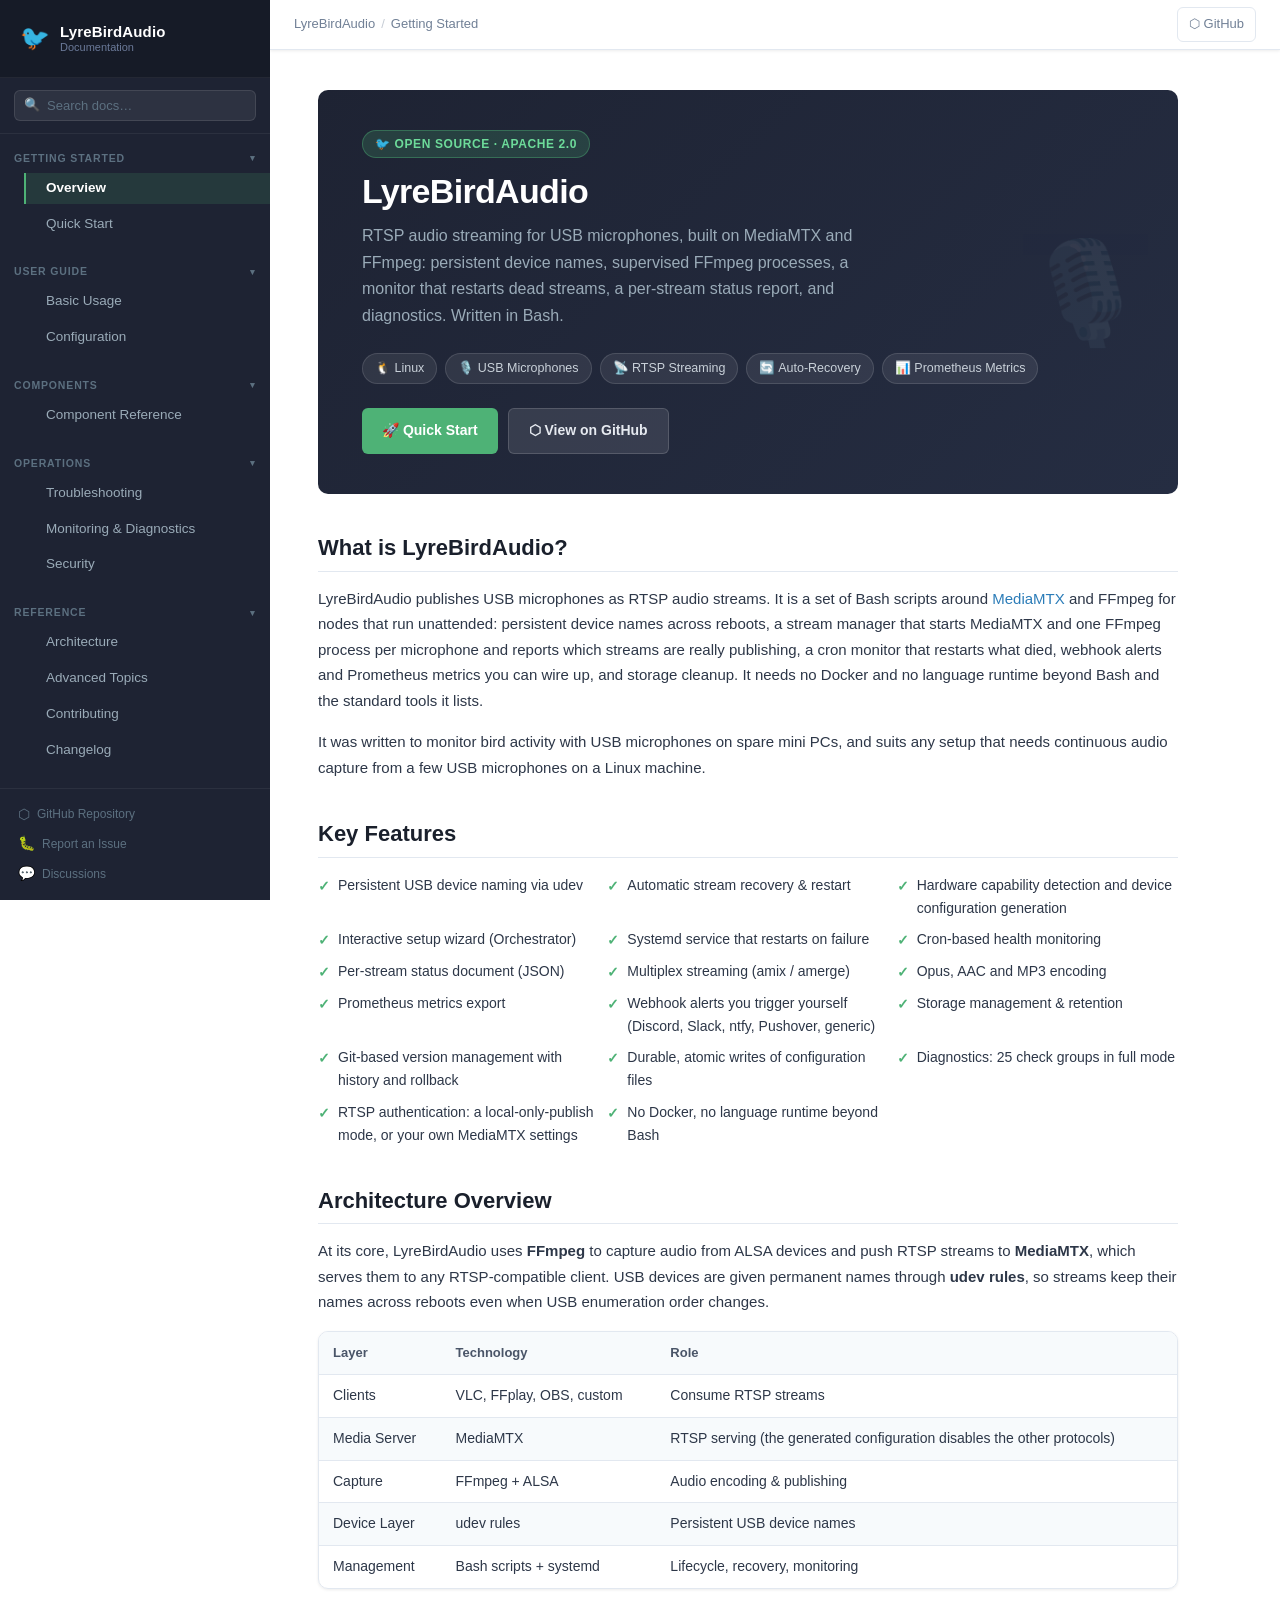
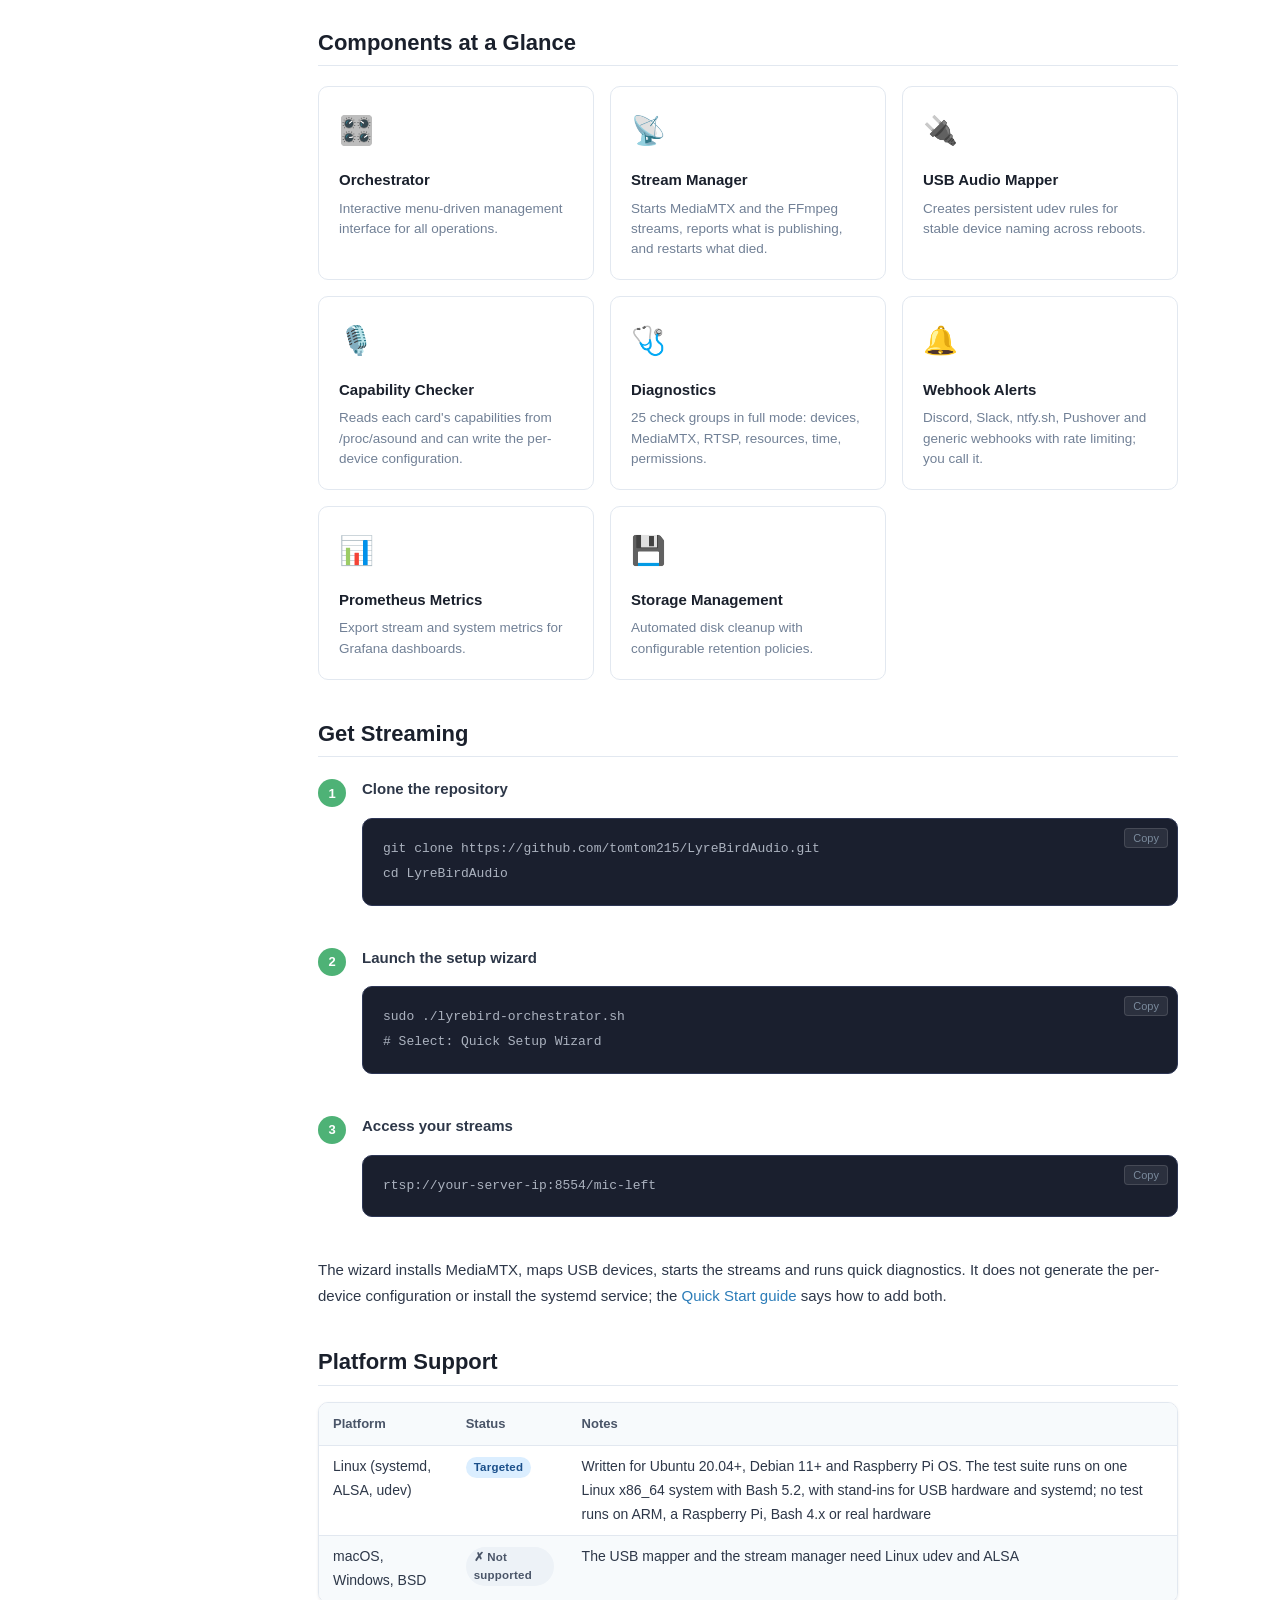
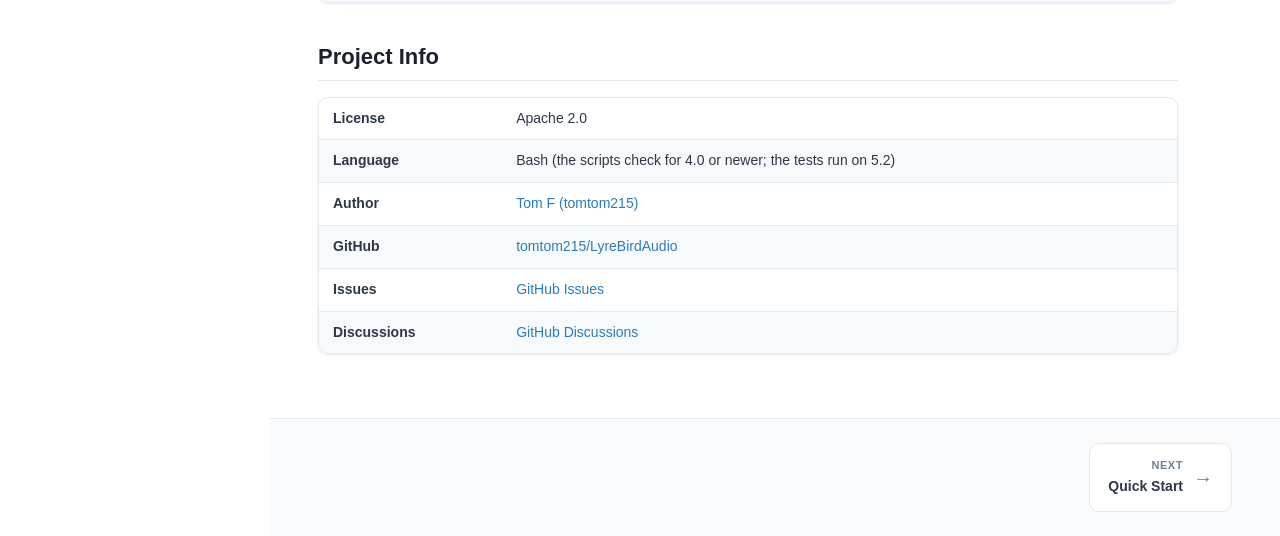
==== commit 2421ef1a: "docs: settings carried by install, log directories, exit 11, executable scripts, --version; guards r" ====
--- a/docs/index.html
+++ b/docs/index.html
@@ -165,8 +165,7 @@
         <div>
           <strong>Clone the repository</strong>
           <pre><code>git clone https://github.com/tomtom215/LyreBirdAudio.git
-cd LyreBirdAudio
-chmod +x *.sh</code></pre>
+cd LyreBirdAudio</code></pre>
         </div>
       </li>
       <li>
